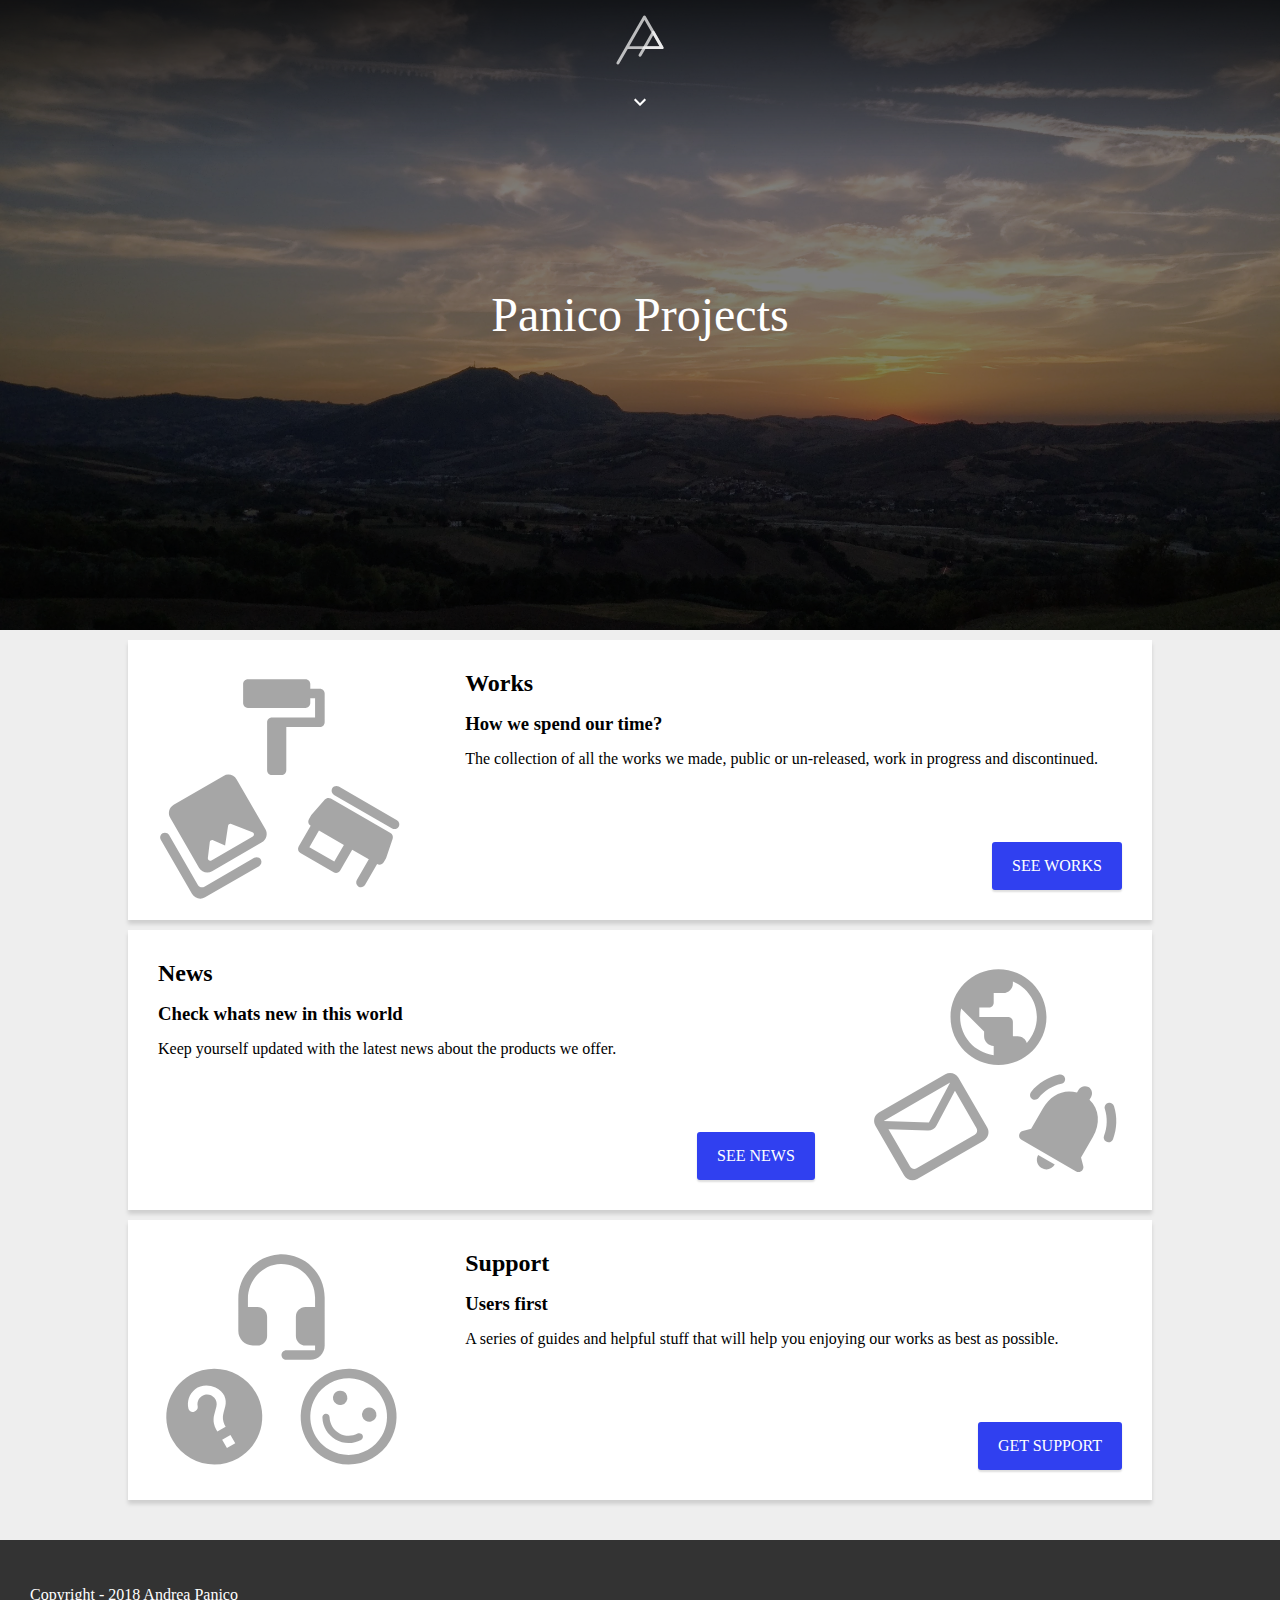
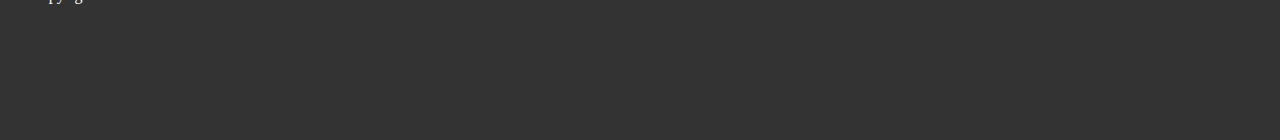
==== index.html @ 67fff271 "new home imagery" ====
<!DOCTYPE html>
<html lang="en">
  <head>
    <meta charset="utf-8">
    <meta name="viewport" content="width=device-width, initial-scale=1.0">
    <title>Panico Projects</title>
    <link rel="stylesheet" href="https://fonts.googleapis.com/icon?family=Material+Icons">
    <link rel="stylesheet" href="css/normalize.css">
    <link rel="stylesheet" href="panico.css">
  </head>
  <body>

    <header class="header">
      <a href="index.html" class="header_logo"><img src="images/pp_logo.svg" alt="Logo"></a>
      <ul class="header_menu animate">
        <li class="header_menu_item"><a href="works.html">Works</a></li>
        <li class="header_menu_item"><a href="news.html">News</a></li>
        <li class="header_menu_item"><a href="support.html">Support</a></li>
      </ul>
      <a href="" class="header_icon-bar"><i id="menu_arrow" class="material-icons">expand_more</i></a>
    </header>



    <section class="cover">
      <div class="cover_filter"></div>
      <div class="cover_caption">
        <div class="cover_caption_copy">
          <h1>Panico Projects</h1>
        </div>
      </div>
    </section>


    <section class="banners">
      <section class="banner shadow clearfix">
        <div class="banner_image" style="background-image: url(images/works.svg); background-position: center center;"></div>
        <div class="banner_copy">
          <div class="banner_copy_text">
            <h2>Works</h2>
            <h3>How we spend our time?</h3>
            <p>The collection of all the works we made, public or un-released, work in progress and discontinued.</p>
            <a class="button" style="background: #3040f0;" href="works.html">See works</a>
          </div>
        </div>
      </section>

      <section class="banner shadow clearfix">
        <div class="banner_copy">
          <div class="banner_copy_text">
            <h2>News</h2>
            <h3>Check whats new in this world</h3>
            <p>Keep yourself updated with the latest news about the products we offer.</p>
            <a class="button" style="background: #3040f0;" href="news.html">See news</a>
          </div>
        </div>
        <div class="banner_image" style="background-image: url(images/news.svg); background-position: center center;"></div>
      </section>

      <section class="banner shadow clearfix">
        <div class="banner_image" style="background-image: url(images/support.svg); background-position: center center;"></div>
        <div class="banner_copy">
          <div class="banner_copy_text">
            <h2>Support</h2>
            <h3>Users first</h3>
            <p>A series of guides and helpful stuff that will help you enjoying our works as best as possible.</p>
            <a class="button" style="background: #3040f0;" href="support.html">Get Support</a>
          </div>
        </div>
      </section>
    </section>



    <footer class="footer">
      <p>Copyright - 2018 Andrea Panico</p>
    </footer>



    <script src="https://ajax.googleapis.com/ajax/libs/jquery/1.12.4/jquery.min.js"></script>

    <script>
      /*aspetta che il documenti sia pronto*/
      $(document).ready(function(){
        /*seleziona la classe in verde ed esegui al click*/
        $(".header_icon-bar").click(function(e){
          /*seleziona la classe in verde e modifica*/
          $(".header_menu").toggleClass('is-open');

          var arrow = "#menu_arrow";

          if ($(arrow).text() == "expand_more")
             $(arrow).text("expand_less")
          else
             $(arrow).text("expand_more");

          /*sovrascrivi evento di default*/
          e.preventDefault();

        });

      });

    </script>

  </body>
</html>
---- panico.css ----
html, body {
  height: 100%;
  font-family: "roboto";
}

body {
  background-color: #eee;
}



/*-------------------------------
    General Customization
-------------------------------*/

.animate {
  transition: all 0.3s ease-out;
}

.shadow {
  box-shadow: 0 4px 4px #0002;
}

.button {
  color: white;
  padding: 15px 20px;
  margin: 10px;
  border-radius: 3px;
  font-weight: 500;
  text-decoration: none;
  text-transform: uppercase;
  transition: 0.5s;
  box-shadow: 0 2px 2px #0002;
}
.button:hover {
  box-shadow: 0 3px 4px #0004;
}



/*-------------------------------
  Header
-------------------------------*/

.header {
  background: linear-gradient( rgba(0, 0, 0, 0.7), rgba(0, 0, 0, 0.0) );
  position: fixed;
  padding-bottom: 30px;
  z-index: 100;
  width: 100%;
}

.header_logo {
  display: block;
  color: white;
  padding: 5px;
}
.header_logo img{
  display: block;
  margin: auto auto;
  height: 70px;
  width: 70px;
}

.header_icon-bar {
  display: block;
  color: white;
  padding: 10px;
  text-align: center;
  margin: auto auto;
}
.header_icon-bar:hover {
  background: #fff2;
}

.header_menu {
  width: 100%;
  height: 0px;
  margin: 0 auto;
  padding: 0;
  overflow: hidden;
}

.header_menu_item {
  display: block;
}
.header_menu_item a {
  color: white;
  font-weight: 400;
  display: block;
  padding: 20px;
  text-align: center;
  text-decoration: none;
  text-transform: uppercase;
}
.header_menu_item a:hover {
  background: #fff2;
}

.is-open {
  height: 180px;
}



/*-------------------------------
  Cover
-------------------------------*/

.cover {
  width: 100%; height: 70%;
  background-image: url(images/mountains.jpg); background-position: center center; background-size: cover;
  position: relative;
  z-index: 0
}

.cover_filter {
  width: 100%; height: 100%;
  background: black;
  position: absolute;
  z-index: 1;
  opacity: 0.5;
}

.cover_caption {
  height: 100%; width: 100%;
  display:table;
  position: relative;
  z-index: 1;
  padding: 0 20px;
}

.cover_caption_copy {
  display: table-cell;
  vertical-align: middle;
  text-align: center;
  color: white;
}
.cover_caption_copy h1 {
  font-size: 48px;
  font-weight: 200;
}
.cover_caption_copy h3 {
  font-size: 20px;
  font-weight: 300;
}



/*-------------------------------
  Cards
-------------------------------*/

.card_row{
  display: flex !important;
  max-width: 1200px;
  margin: 40px auto;
}

.card{
  flex: 1;
  max-width: 30%;
  margin: 1.5%;
  background-color: white;
  float: left;
  border-radius: 5px;
  position: relative;
  z-index: 0
}

.card_filter {
  width: 100%; height: 100%;
  background: #0006;
  display: table;
  color: white; font-size: 30px; font-weight: 600; text-align: center; text-decoration: none; text-transform: uppercase;
  border-radius: 5px;
  position: absolute;
  z-index: 1;
  transition: 0.3s;
  opacity: 0;
}
.card_filter:hover, .card_filter:active{
  opacity: 1;
}
.card_filter span {
  display: table-cell;
  vertical-align: middle;
}

.card_image {
  width: 100%;
  height: auto;
  border-top-left-radius: 5px;
  border-top-right-radius: 5px;
}

.card_copy {
  padding: 5px 20px;
}
.card_copy h3 {
  margin: 10px 0;
}



/*-------------------------------
  Banner
-------------------------------*/

.banners{
  padding: 0 10%;
  width: 100%;
  height: auto;
}

.banner {
  background: white;
  height: auto;
  width: auto;
  margin: 10px 0;
}

.banner_image {
  width: 30%;
  height: 280px;
  float: left;
  background-image: url(images/mountains.jpg);
  background-position: center center;
  background-size: cover;
}

.banner_copy {
  width: 70%;
  height: 280px;
  float: left;
}

.banner_copy_text {
  position: relative;
  padding: 30px;
  height: 100%;
}
.banner_copy_text h2{
  margin: 0 auto;
}
.banner_copy_text h3{
  margin: 15px auto;
}
.banner_copy_text p{
  margin-bottom: 70px
}
.banner_copy_text a{
  position: absolute;
  margin: 0;
  bottom: 30px;
  right: 30px;
}



/*-------------------------------
  Articles
-------------------------------*/

.articles {
  display: block;
  max-width: 1200px;
  padding: 20px;
  margin: 0 10%;
}

.side-bar {
  float: left;
  width: 30%;
  padding: 0 40px;
}

.article {
  background: white;
  float: right;
  width: 65%;
  padding: 30px 40px;
  position: relative;
  z-index: 50;
}


/*-------------------------------
  Footer
-------------------------------*/

.footer {
  height: 200px;
  background-color: #333;
  color: white;
  padding: 30px;
  margin-top: 40px;
}



/*-------------------------------
  Smartphone Layout
-------------------------------*/

@media (max-width: 767px) {

  /*Header*/

  /*Cover*/
  .cover {
    height: 100%;
  }
  .cover--subpages{
    height: 70%;
  }

  /*Cards*/
  .card_row{
    display: block !important;
    margin: 20px 0;
  }
  .card {
    display: block;
    min-width: 97%;
  }

  /*Banner*/
  .banners{
    padding: 0;
  }

  .banner {
    height: auto;
    display: flex !important;
    flex-direction: column;
  }
  .banner_image {
    order: 1;
    width: 100%;
    height: 200px;
  }
  .banner_copy {
    order: 2;
    width: 100%;
  }

}



/*-------------------------------
  Additional Stuff
-------------------------------*/

.clearfix:after {
  visibility: hidden;
  display: block;
  font-size: 0;
  content: " ";
  clear: both;
  height: 0;
}
.clearfix { display: inline-block; }
/* start commented backslash hack \*/
* html .clearfix { height: 1%; }
.clearfix { display: block; }
/* close commented backslash hack */

*,
*:before,
*:after {
  box-sizing: border-box;
}
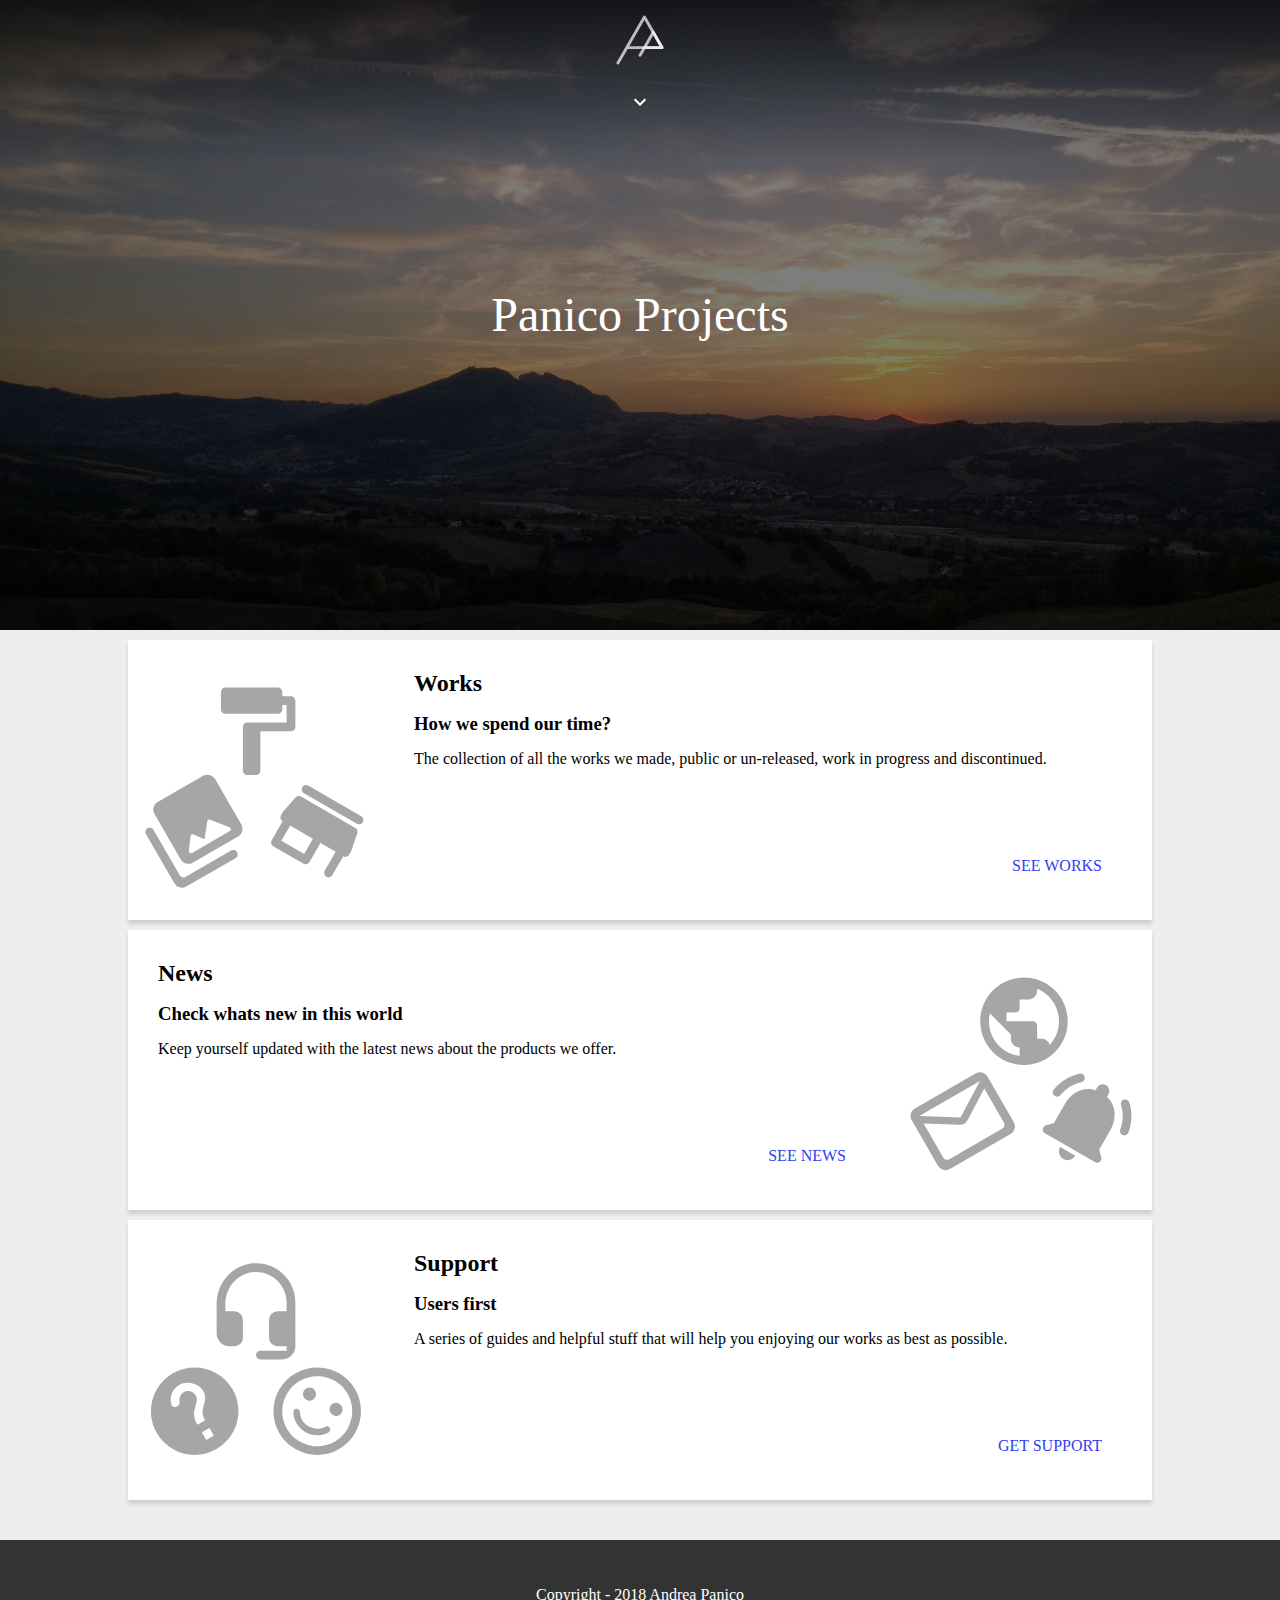
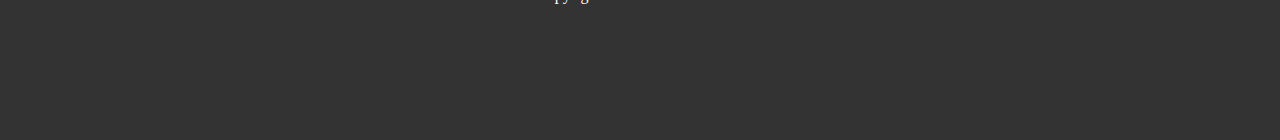
==== commit 8a3e97f7: "¯\_(ツ)_/¯" ====
--- a/index.html
+++ b/index.html
@@ -40,7 +40,7 @@
             <h2>Works</h2>
             <h3>How we spend our time?</h3>
             <p>The collection of all the works we made, public or un-released, work in progress and discontinued.</p>
-            <a class="button" style="background: #3040f0;" href="works.html">See works</a>
+            <a class="button ripple" href="works.html">See works</a>
           </div>
         </div>
       </section>
@@ -51,7 +51,7 @@
             <h2>News</h2>
             <h3>Check whats new in this world</h3>
             <p>Keep yourself updated with the latest news about the products we offer.</p>
-            <a class="button" style="background: #3040f0;" href="news.html">See news</a>
+            <a class="button ripple" href="news.html">See news</a>
           </div>
         </div>
         <div class="banner_image" style="background-image: url(images/news.svg); background-position: center center;"></div>
@@ -64,7 +64,7 @@
             <h2>Support</h2>
             <h3>Users first</h3>
             <p>A series of guides and helpful stuff that will help you enjoying our works as best as possible.</p>
-            <a class="button" style="background: #3040f0;" href="support.html">Get Support</a>
+            <a class="button ripple" href="support.html">Get Support</a>
           </div>
         </div>
       </section>
--- a/panico.css
+++ b/panico.css
@@ -7,7 +7,12 @@
   background-color: #eee;
 }
 
-
+.eheh {
+  color: black;
+  font-size: 72px;
+  text-align: center;
+  padding: 200px 20px;
+}
 
 /*-------------------------------
     General Customization
@@ -22,7 +27,8 @@
 }
 
 .button {
-  color: white;
+  background: white;
+  color: #3040f0;
   padding: 15px 20px;
   margin: 10px;
   border-radius: 3px;
@@ -30,7 +36,7 @@
   text-decoration: none;
   text-transform: uppercase;
   transition: 0.5s;
-  box-shadow: 0 2px 2px #0002;
+  box-shadow: 0 2px 2px #0000;
 }
 .button:hover {
   box-shadow: 0 3px 4px #0004;
@@ -164,27 +170,7 @@
   background-color: white;
   float: left;
   border-radius: 5px;
-  position: relative;
   z-index: 0
-}
-
-.card_filter {
-  width: 100%; height: 100%;
-  background: #0006;
-  display: table;
-  color: white; font-size: 30px; font-weight: 600; text-align: center; text-decoration: none; text-transform: uppercase;
-  border-radius: 5px;
-  position: absolute;
-  z-index: 1;
-  transition: 0.3s;
-  opacity: 0;
-}
-.card_filter:hover, .card_filter:active{
-  opacity: 1;
-}
-.card_filter span {
-  display: table-cell;
-  vertical-align: middle;
 }
 
 .card_image {
@@ -221,7 +207,7 @@
 }
 
 .banner_image {
-  width: 30%;
+  width: 25%;
   height: 280px;
   float: left;
   background-image: url(images/mountains.jpg);
@@ -230,7 +216,7 @@
 }
 
 .banner_copy {
-  width: 70%;
+  width: 75%;
   height: 280px;
   float: left;
 }
@@ -292,9 +278,10 @@
 .footer {
   height: 200px;
   background-color: #333;
-  color: white;
   padding: 30px;
   margin-top: 40px;
+  text-align: center;
+  color: white;
 }
 
 
@@ -339,6 +326,8 @@
     order: 1;
     width: 100%;
     height: 200px;
+    background-size: contain;
+    background-repeat: no-repeat;
   }
   .banner_copy {
     order: 2;
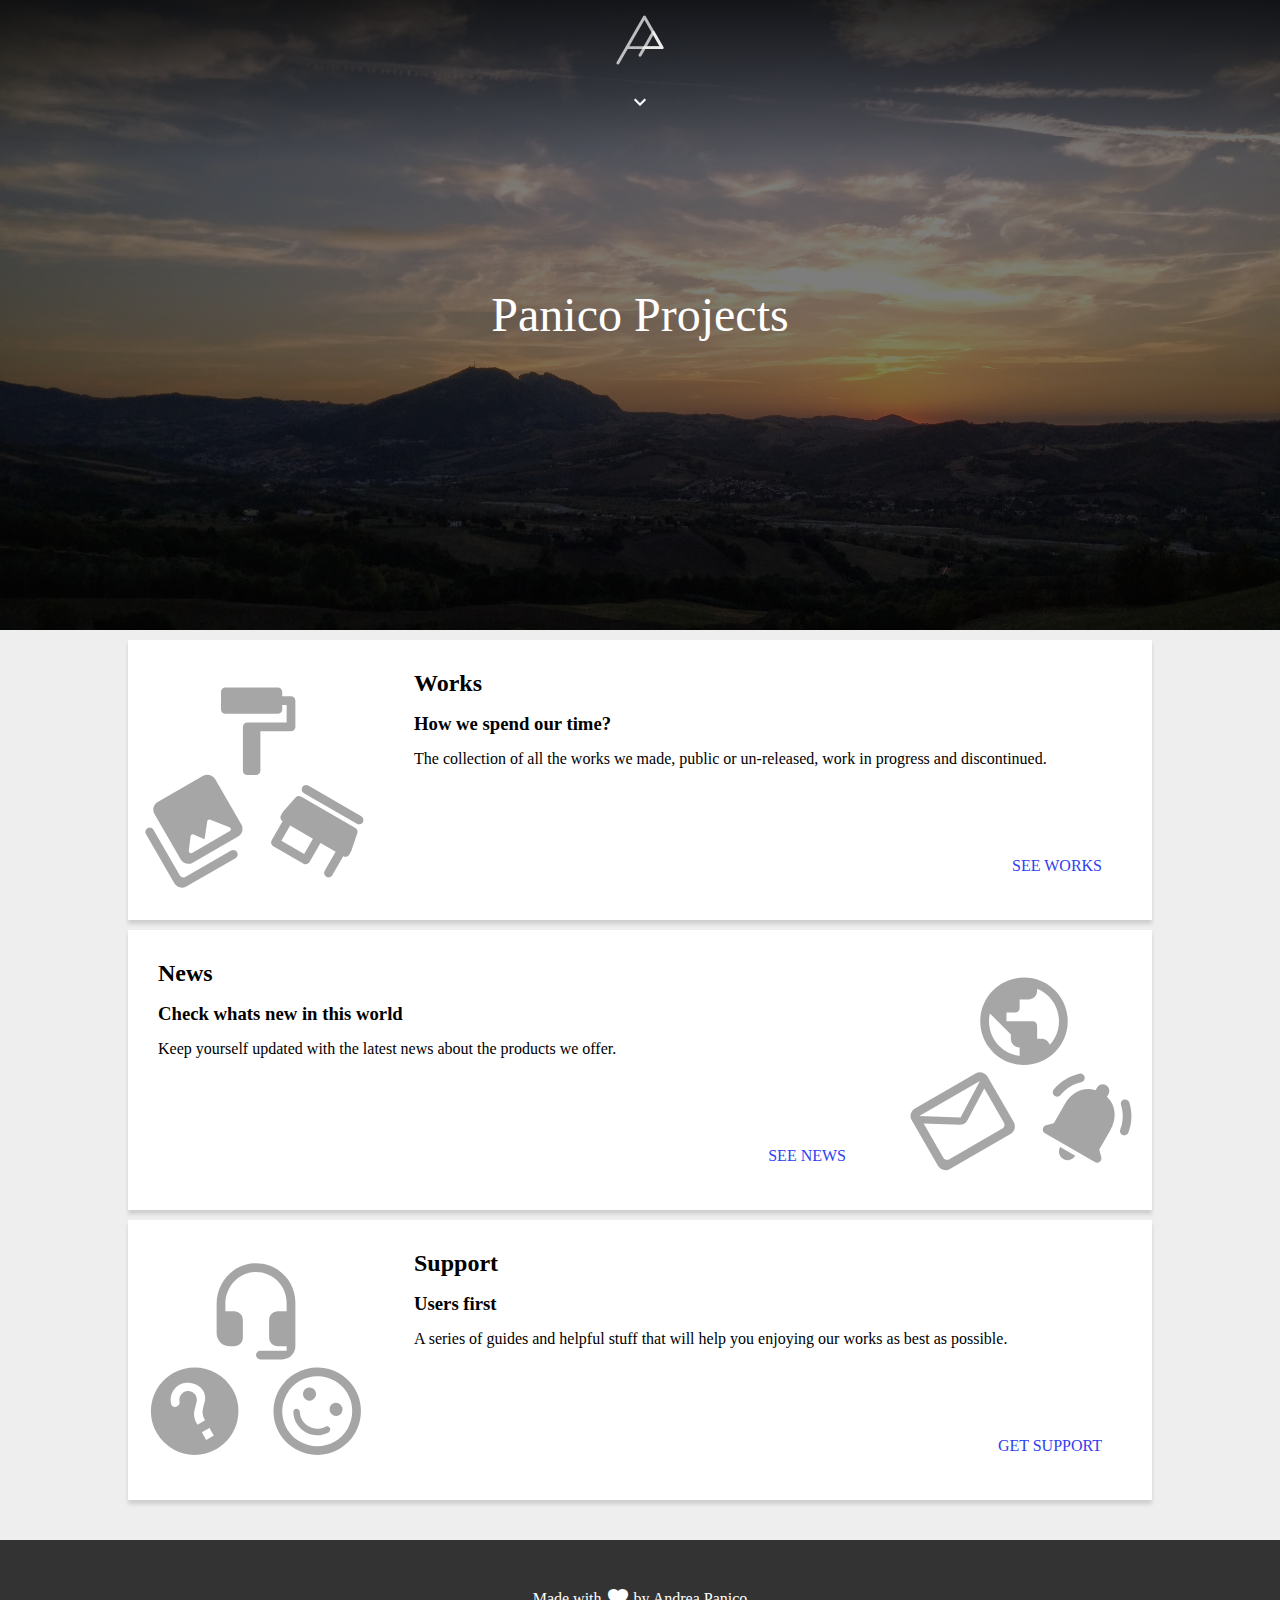
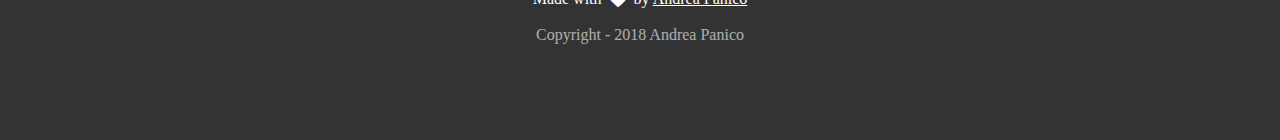
==== commit 1141af82: "fix banner improvements footer" ====
--- a/index.html
+++ b/index.html
@@ -34,7 +34,7 @@
 
     <section class="banners">
       <section class="banner shadow clearfix">
-        <div class="banner_image" style="background-image: url(images/works.svg); background-position: center center;"></div>
+        <div class="banner_image banner_image--home" style="background-image: url(images/works.svg); background-position: center center;"></div>
         <div class="banner_copy">
           <div class="banner_copy_text">
             <h2>Works</h2>
@@ -54,11 +54,11 @@
             <a class="button ripple" href="news.html">See news</a>
           </div>
         </div>
-        <div class="banner_image" style="background-image: url(images/news.svg); background-position: center center;"></div>
+        <div class="banner_image banner_image--home" style="background-image: url(images/news.svg); background-position: center center;"></div>
       </section>
 
       <section class="banner shadow clearfix">
-        <div class="banner_image" style="background-image: url(images/support.svg); background-position: center center;"></div>
+        <div class="banner_image banner_image--home" style="background-image: url(images/support.svg); background-position: center center;"></div>
         <div class="banner_copy">
           <div class="banner_copy_text">
             <h2>Support</h2>
@@ -73,7 +73,8 @@
 
 
     <footer class="footer">
-      <p>Copyright - 2018 Andrea Panico</p>
+      <p class="footer_main">Made with <i class="material-icons">favorite</i> by <a href="https://t.me/APanico">Andrea Panico</a></p>
+      <p class="footer_secondary">Copyright - 2018 Andrea Panico</p>
     </footer>
 
 
--- a/panico.css
+++ b/panico.css
@@ -42,6 +42,9 @@
   box-shadow: 0 3px 4px #0004;
 }
 
+.text-light {
+  color: white;
+}
 
 
 /*-------------------------------
@@ -284,6 +287,17 @@
   color: white;
 }
 
+.footer_main i {
+  vertical-align: -6px;
+}
+.footer_main a {
+  color: white;
+}
+
+.footer_secondary {
+  opacity: 0.6;
+}
+
 
 
 /*-------------------------------
@@ -326,6 +340,8 @@
     order: 1;
     width: 100%;
     height: 200px;
+  }
+  .banner_image--home {
     background-size: contain;
     background-repeat: no-repeat;
   }
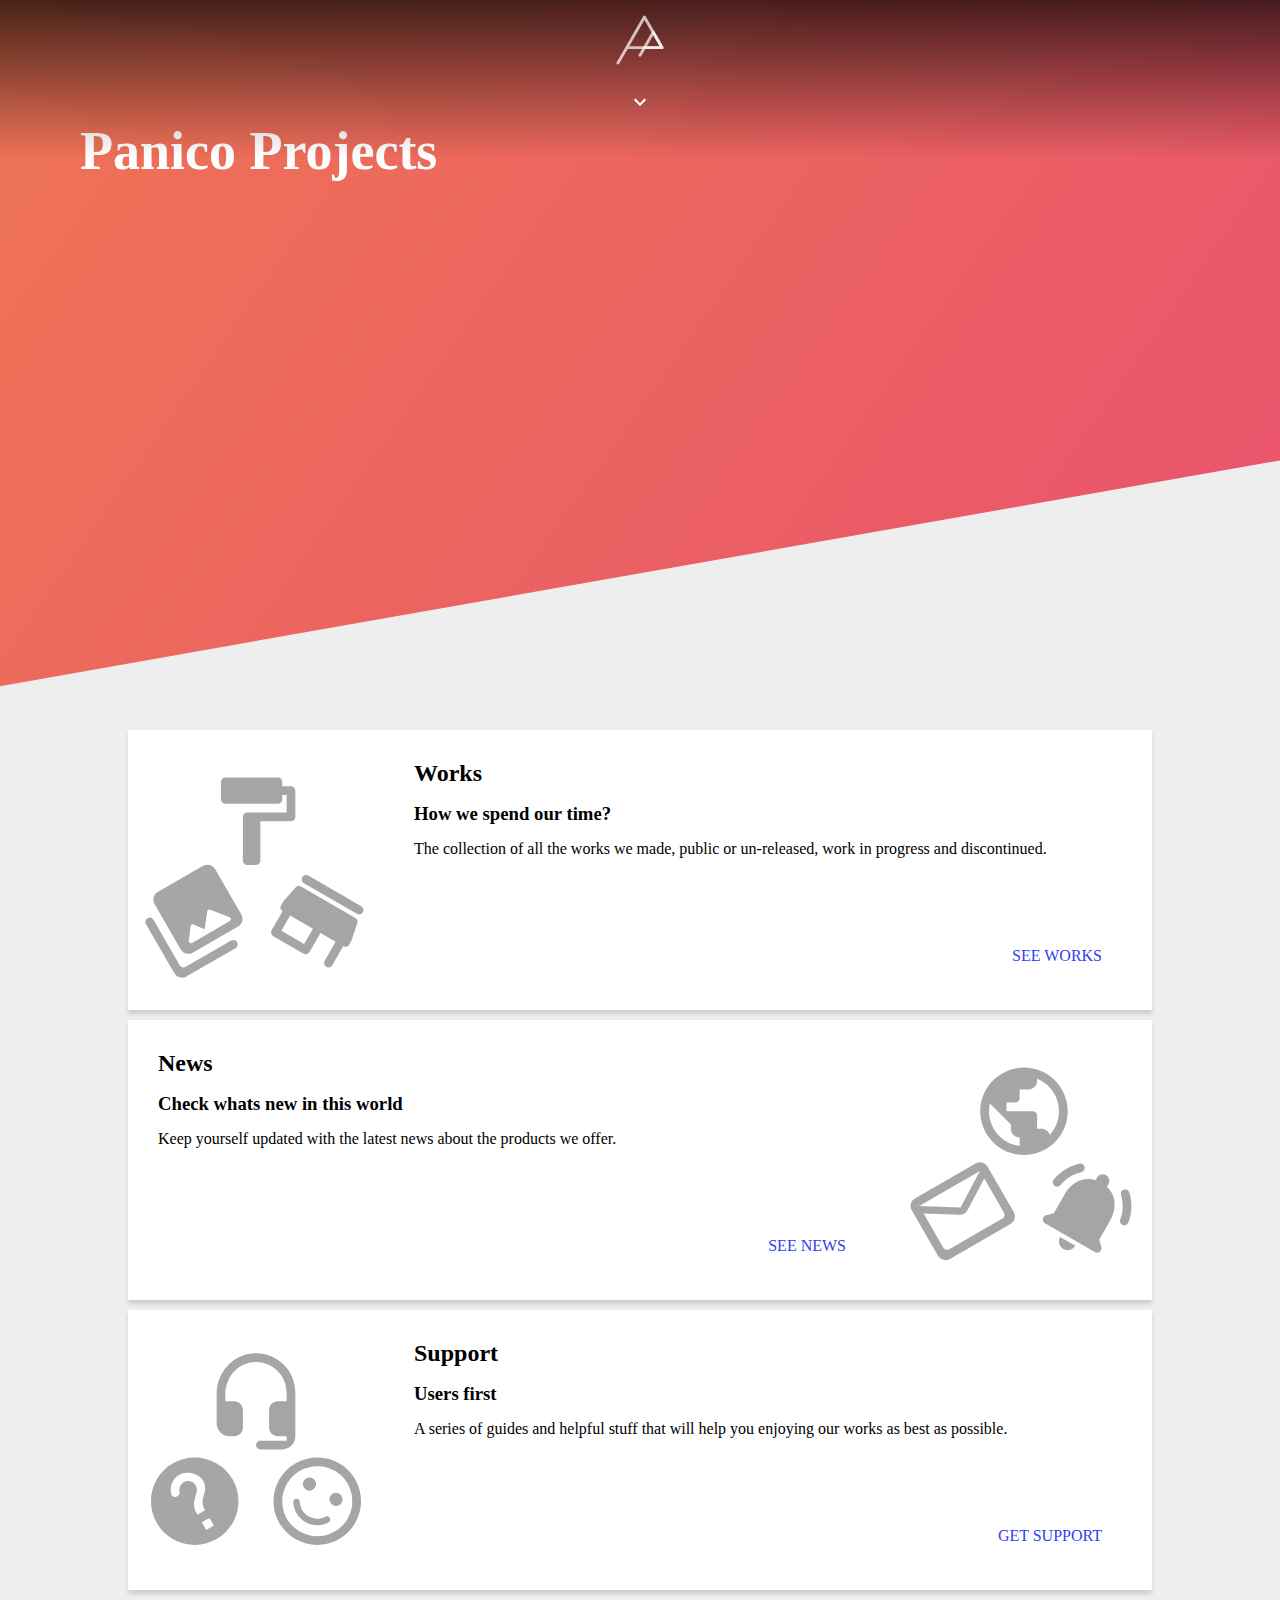
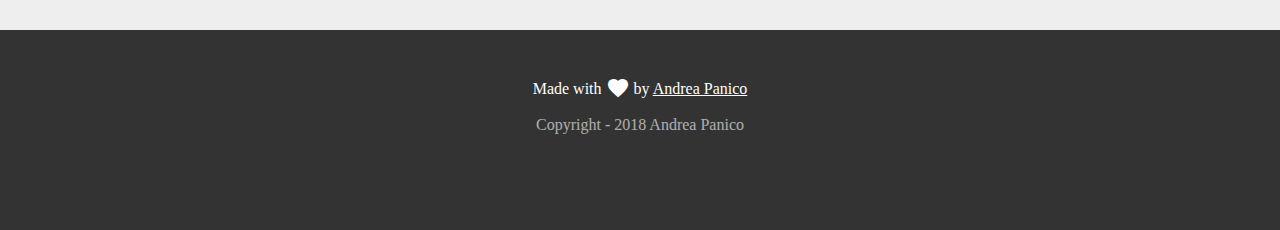
==== commit 1100d073: "new home" ====
--- a/index.html
+++ b/index.html
@@ -22,13 +22,9 @@
 
 
 
-    <section class="cover">
-      <div class="cover_filter"></div>
-      <div class="cover_caption">
-        <div class="cover_caption_copy">
-          <h1>Panico Projects</h1>
-        </div>
-      </div>
+    <section class="title">
+      <div class="title_background"></div>
+        <h1 class="title_text">Panico Projects</h1>
     </section>
 
 
--- a/panico.css
+++ b/panico.css
@@ -47,6 +47,7 @@
 }
 
 
+
 /*-------------------------------
   Header
 -------------------------------*/
@@ -154,6 +155,49 @@
   font-weight: 300;
 }
 
+
+
+/*-------------------------------
+  Title
+-------------------------------*/
+
+.title {
+  width: 100%;
+  height: 80%;
+  overflow: hidden;
+  position: relative;
+}
+.title_text {
+  color: white;
+  font-size: 54px;
+  font-weight: bold;
+  position: absolute;
+  top: 120px;
+  left: 80px;
+  padding: 0;
+  margin: 0;
+}
+.title_background {
+  width: 150%;
+  height: 100%;
+  transform: rotate(-10deg);
+  transform-origin: -10% 100%;
+	background: linear-gradient(135deg, #EE7752, #E73C7E, #23A6D5, #23D5AB);
+	background-size: 400% 400%;
+	animation: Gradient 15s ease infinite;
+}
+
+@keyframes Gradient {
+	0% {
+		background-position: 0% 50%
+	}
+	50% {
+		background-position: 100% 50%
+	}
+	100% {
+		background-position: 0% 50%
+	}
+}
 
 
 /*-------------------------------
@@ -306,7 +350,15 @@
 
 @media (max-width: 767px) {
 
-  /*Header*/
+  /*Title*/
+  .title {
+    height: 50%;
+    margin-bottom: 20%;
+  }
+  .title_text {
+    top: 60px;
+    left: 60px;
+  }
 
   /*Cover*/
   .cover {
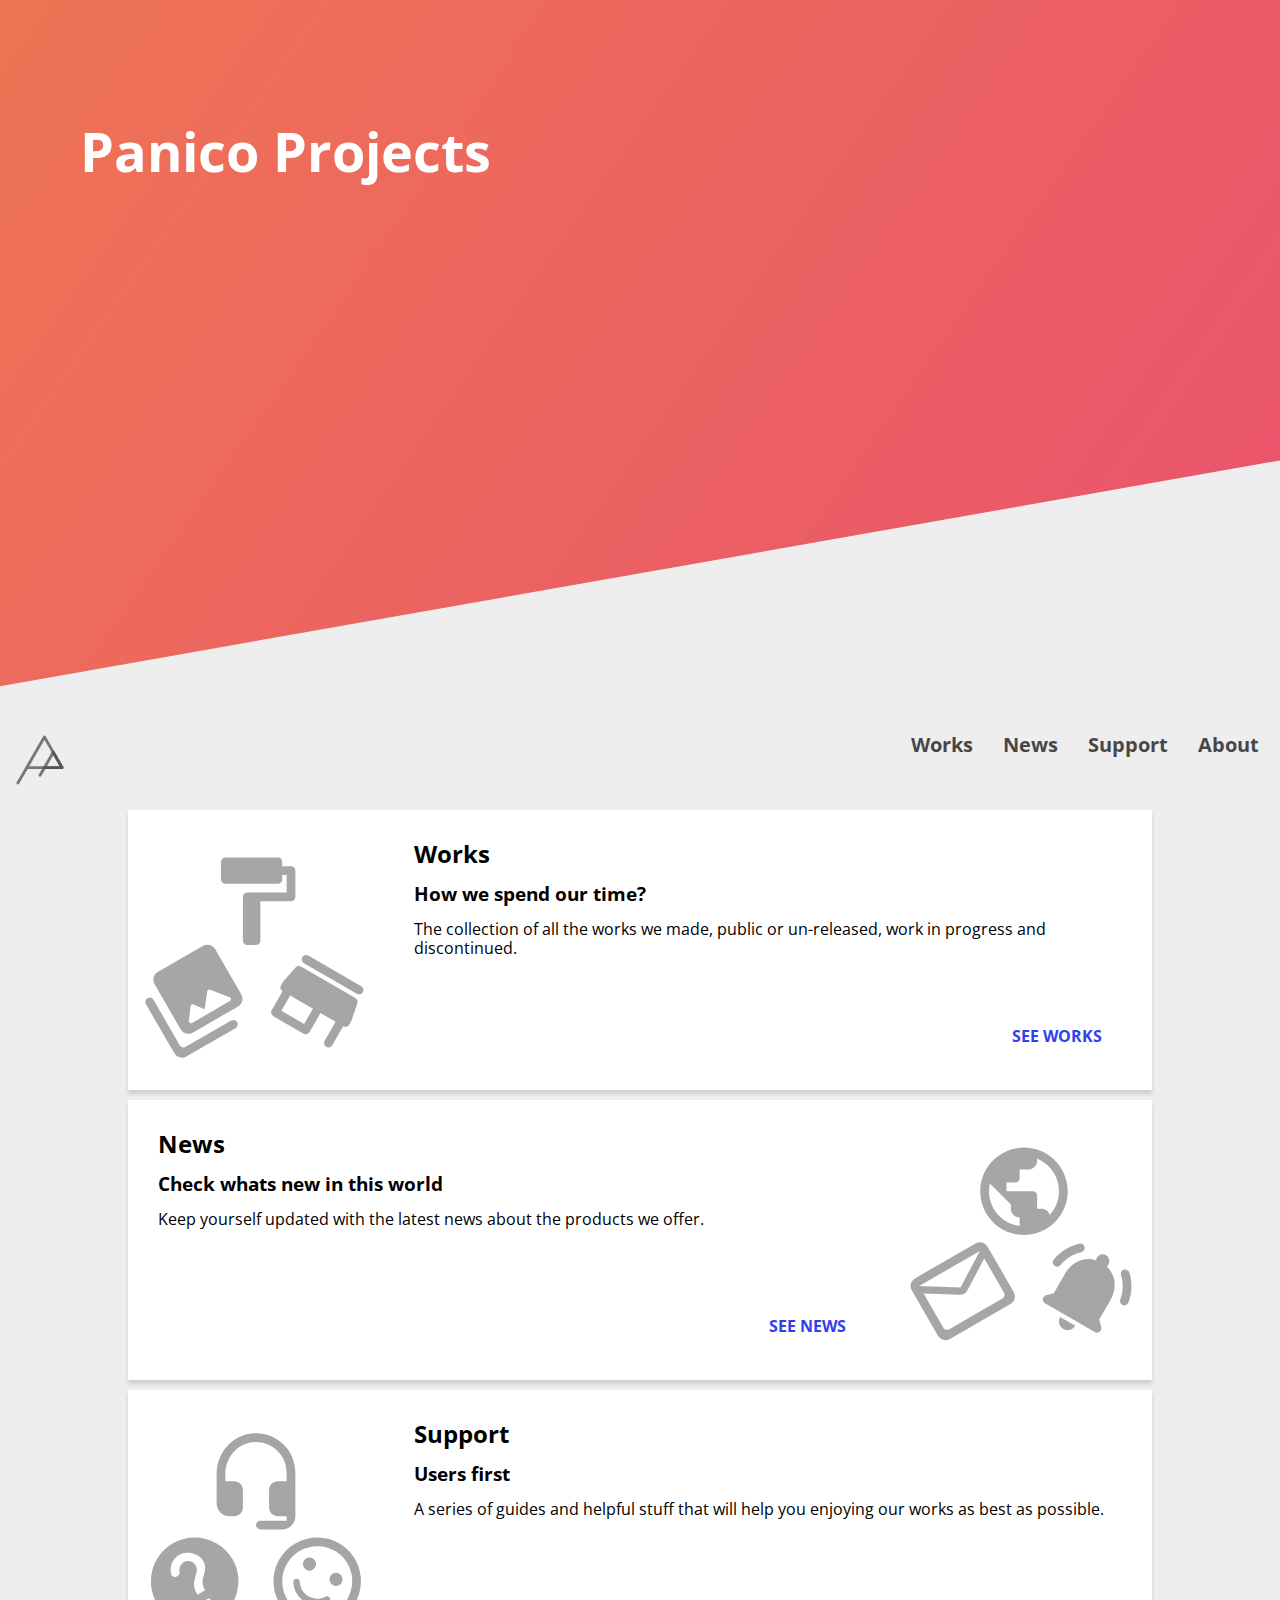
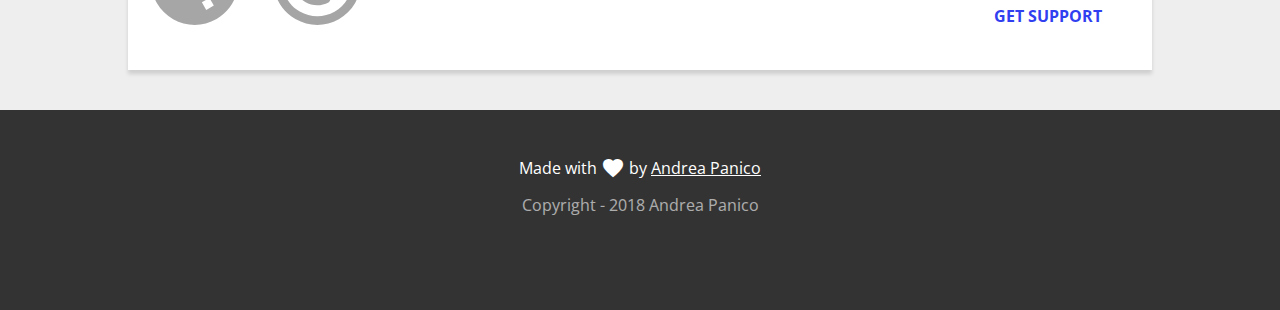
==== commit e1f553e4: "magic home" ====
--- a/index.html
+++ b/index.html
@@ -5,27 +5,27 @@
     <meta name="viewport" content="width=device-width, initial-scale=1.0">
     <title>Panico Projects</title>
     <link rel="stylesheet" href="https://fonts.googleapis.com/icon?family=Material+Icons">
+    <link href="https://fonts.googleapis.com/css?family=Open+Sans" rel="stylesheet">
     <link rel="stylesheet" href="css/normalize.css">
     <link rel="stylesheet" href="panico.css">
   </head>
   <body>
 
-    <header class="header">
-      <a href="index.html" class="header_logo"><img src="images/pp_logo.svg" alt="Logo"></a>
-      <ul class="header_menu animate">
-        <li class="header_menu_item"><a href="works.html">Works</a></li>
-        <li class="header_menu_item"><a href="news.html">News</a></li>
-        <li class="header_menu_item"><a href="support.html">Support</a></li>
-      </ul>
-      <a href="" class="header_icon-bar"><i id="menu_arrow" class="material-icons">expand_more</i></a>
-    </header>
-
-
-
     <section class="title">
       <div class="title_background"></div>
         <h1 class="title_text">Panico Projects</h1>
     </section>
+
+    <header class="navbar animate clearfix" id="myNavBar">
+      <a href="index.html" class="navbar_logo"><img src="images/pp_logo_dark.svg" alt="Logo"></a>
+      <a href="" class="navbar_icon"><i id="menuToggle" class="material-icons">menu</i></a>
+      <ul class="navbar_menu animate">
+        <li class="navbar_menu_item"><a href="works.html">Works</a></li>
+        <li class="navbar_menu_item"><a href="news.html">News</a></li>
+        <li class="navbar_menu_item"><a href="support.html">Support</a></li>
+        <li class="navbar_menu_item"><a href="support.html">About</a></li>
+      </ul>
+    </header>
 
 
     <section class="banners">
@@ -78,19 +78,39 @@
     <script src="https://ajax.googleapis.com/ajax/libs/jquery/1.12.4/jquery.min.js"></script>
 
     <script>
+      // When the user scrolls the page, execute myFunction
+      window.onscroll = function() {myFunction()};
+
+      // Get the header
+      var header = document.getElementById("myNavBar");
+
+      // Get the offset position of the navbar
+      var sticky = header.offsetTop;
+
+      // Add the sticky class to the header when you reach its scroll position. Remove "sticky" when you leave the scroll position
+      function myFunction() {
+        if (window.pageYOffset >= sticky) {
+          header.classList.add("sticky");
+          header.classList.add("shadow");
+        } else {
+          header.classList.remove("sticky");
+          header.classList.remove("shadow");
+        }
+      }
+
       /*aspetta che il documenti sia pronto*/
       $(document).ready(function(){
         /*seleziona la classe in verde ed esegui al click*/
-        $(".header_icon-bar").click(function(e){
+        $(".navbar_icon").click(function(e){
           /*seleziona la classe in verde e modifica*/
-          $(".header_menu").toggleClass('is-open');
+          $(".navbar_menu").toggleClass('unfolded');
 
-          var arrow = "#menu_arrow";
+          var icon = "#menuToggle";
 
-          if ($(arrow).text() == "expand_more")
-             $(arrow).text("expand_less")
+          if ($(icon).text() == "menu")
+             $(icon).text("close")
           else
-             $(arrow).text("expand_more");
+             $(icon).text("menu");
 
           /*sovrascrivi evento di default*/
           e.preventDefault();
--- a/panico.css
+++ b/panico.css
@@ -1,6 +1,6 @@
 html, body {
   height: 100%;
-  font-family: "roboto";
+  font-family: 'Open Sans', sans-serif;
 }
 
 body {
@@ -32,7 +32,7 @@
   padding: 15px 20px;
   margin: 10px;
   border-radius: 3px;
-  font-weight: 500;
+  font-weight: bold;
   text-decoration: none;
   text-transform: uppercase;
   transition: 0.5s;
@@ -62,7 +62,6 @@
 
 .header_logo {
   display: block;
-  color: white;
   padding: 5px;
 }
 .header_logo img{
@@ -201,6 +200,70 @@
 
 
 /*-------------------------------
+  Navbar
+-------------------------------*/
+
+.navbar {
+  width: 100%;
+  min-height: 80px;
+  background: #eee;
+}
+.navbar_logo {
+  float: left;
+  padding: 5px;
+}
+.navbar_logo img {
+  display: block;
+  margin: auto auto;
+  height: 70px;
+  width: 70px;
+  opacity: 0.7;
+  transition: 0.3s;
+}
+.navbar_logo img:hover {
+  opacity: 1;
+}
+.sticky {
+  width: 100%;
+  position: fixed;
+  top: 0;
+  z-index: 100;
+}
+.sticky + .banners {
+  padding-top: 80px;
+}
+
+.navbar_menu {
+  float: right;
+  margin: 0 0;
+  padding-right: 8px;
+}
+.navbar_menu_item {
+  display: inline-block;
+  padding: 13px;
+}
+.navbar_menu_item a {
+  color: black;
+  font-size: 20px;
+  font-weight: bold;
+  text-align: center;
+  text-decoration: none;
+  opacity: 0.7;
+  transition: 0.3s;
+}
+.navbar_menu_item a:hover {
+  opacity: 1;
+}
+
+.navbar_icon {
+  display: none;
+  float: right;
+  margin-top: 12px;
+  margin-right: 12px;
+  padding: 16px;
+}
+
+/*-------------------------------
   Cards
 -------------------------------*/
 
@@ -352,12 +415,29 @@
 
   /*Title*/
   .title {
-    height: 50%;
-    margin-bottom: 20%;
+    height: 60%;
   }
   .title_text {
     top: 60px;
     left: 60px;
+  }
+
+  /*Navbar*/
+  .navbar_icon {
+    display: block;
+  }
+  .navbar_menu {
+    width: 100%;
+    height: 0;
+    float: none;
+    overflow: hidden;
+    padding: 0;
+  }
+  .navbar_menu_item {
+    display: block;
+  }
+  .unfolded {
+    height: 200px;
   }
 
   /*Cover*/
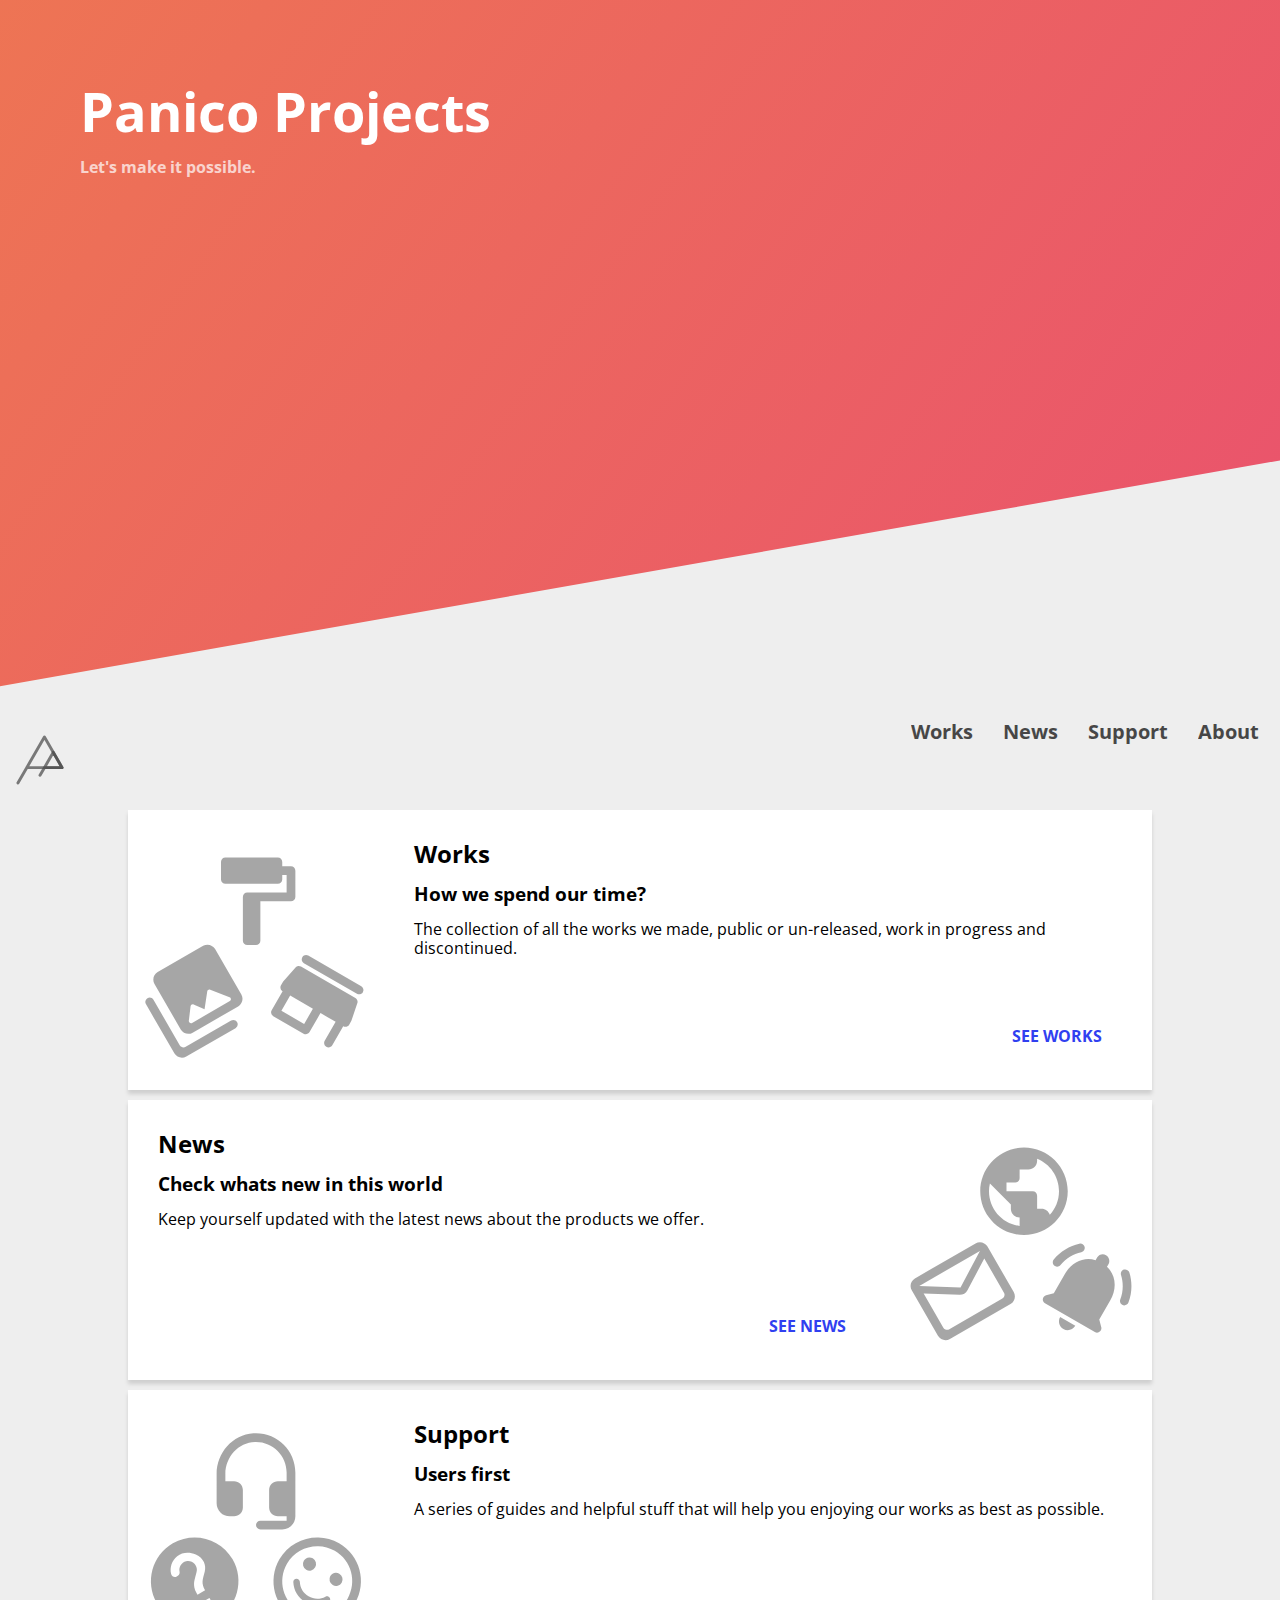
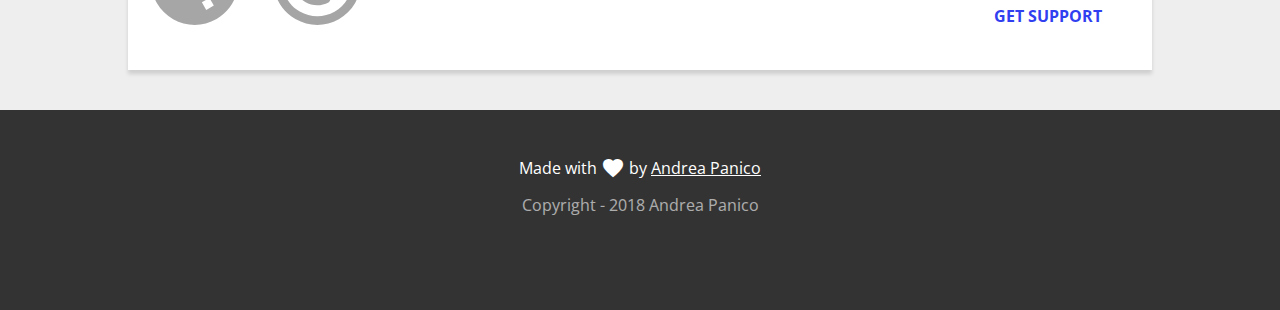
==== commit 841a36e9: "non ricordo" ====
--- a/index.html
+++ b/index.html
@@ -13,7 +13,10 @@
 
     <section class="title">
       <div class="title_background"></div>
+      <div class="title_copy">
         <h1 class="title_text">Panico Projects</h1>
+        <h5 class="title_subtext">Let's make it possible.</h5>
+      </div>
     </section>
 
     <header class="navbar animate clearfix" id="myNavBar">
@@ -80,13 +83,10 @@
     <script>
       // When the user scrolls the page, execute myFunction
       window.onscroll = function() {myFunction()};
-
       // Get the header
       var header = document.getElementById("myNavBar");
-
       // Get the offset position of the navbar
       var sticky = header.offsetTop;
-
       // Add the sticky class to the header when you reach its scroll position. Remove "sticky" when you leave the scroll position
       function myFunction() {
         if (window.pageYOffset >= sticky) {
@@ -98,7 +98,7 @@
         }
       }
 
-      /*aspetta che il documenti sia pronto*/
+      /*aspetta che la pagina sia pronta*/
       $(document).ready(function(){
         /*seleziona la classe in verde ed esegui al click*/
         $(".navbar_icon").click(function(e){
--- a/panico.css
+++ b/panico.css
@@ -166,15 +166,25 @@
   overflow: hidden;
   position: relative;
 }
+.title_copy{
+  color: white;
+  position: absolute;
+  top: 80px;
+  left: 80px;
+}
 .title_text {
-  color: white;
   font-size: 54px;
   font-weight: bold;
-  position: absolute;
-  top: 120px;
-  left: 80px;
   padding: 0;
   margin: 0;
+}
+.title_subtext {
+  color: white;
+  font-size: 16px;
+  opacity: 0.7;
+  padding: 0;
+  margin: 0;
+  margin-top: 16px;
 }
 .title_background {
   width: 150%;
@@ -240,9 +250,9 @@
 }
 .navbar_menu_item {
   display: inline-block;
+}
+.navbar_menu_item a {
   padding: 13px;
-}
-.navbar_menu_item a {
   color: black;
   font-size: 20px;
   font-weight: bold;
@@ -261,6 +271,12 @@
   margin-top: 12px;
   margin-right: 12px;
   padding: 16px;
+  color: black;
+  opacity: 0.7;
+  transition: 0.3s;
+}
+.navbar_icon:hover {
+  opacity: 1;
 }
 
 /*-------------------------------
@@ -415,9 +431,9 @@
 
   /*Title*/
   .title {
-    height: 60%;
-  }
-  .title_text {
+    height: 80%;
+  }
+  .title_copy {
     top: 60px;
     left: 60px;
   }
@@ -436,6 +452,11 @@
   .navbar_menu_item {
     display: block;
   }
+  .navbar_menu_item a{
+    display: block;
+    text-align: left;
+    padding-left: 16px;
+  }
   .unfolded {
     height: 200px;
   }
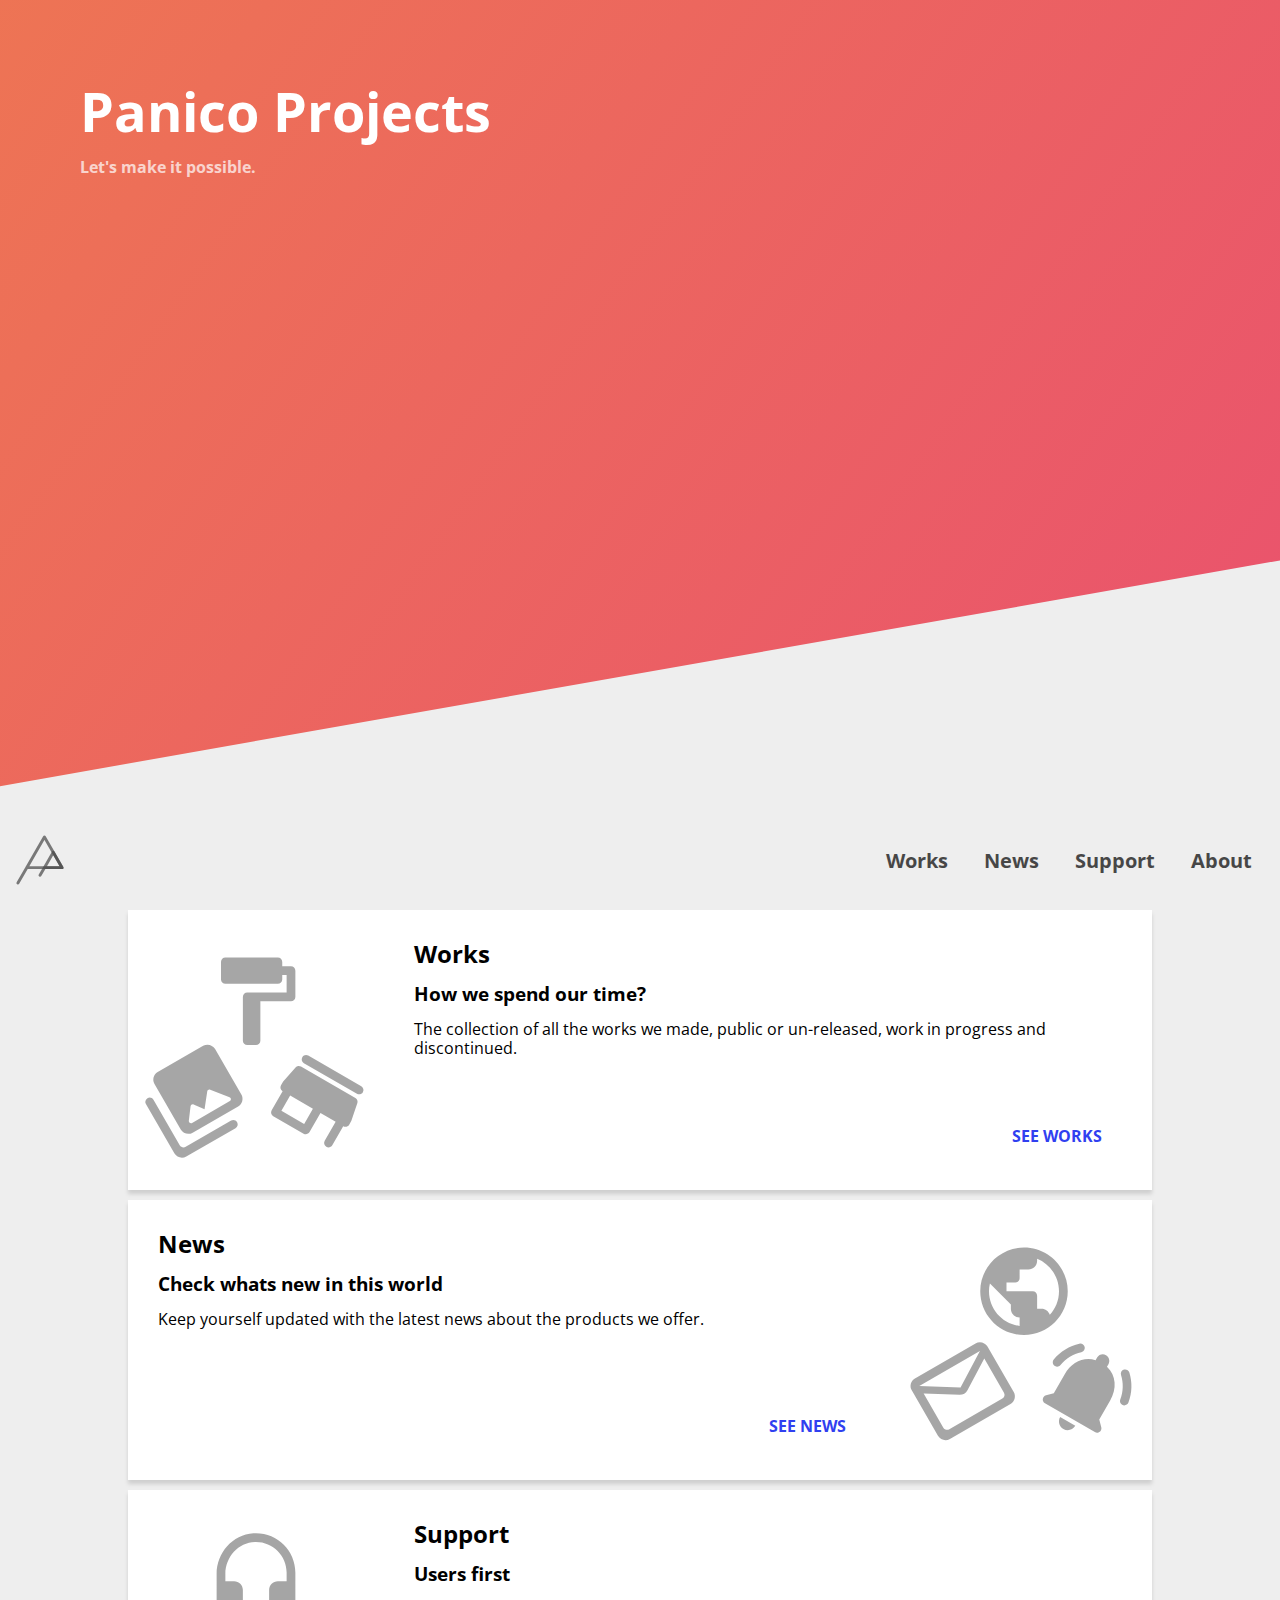
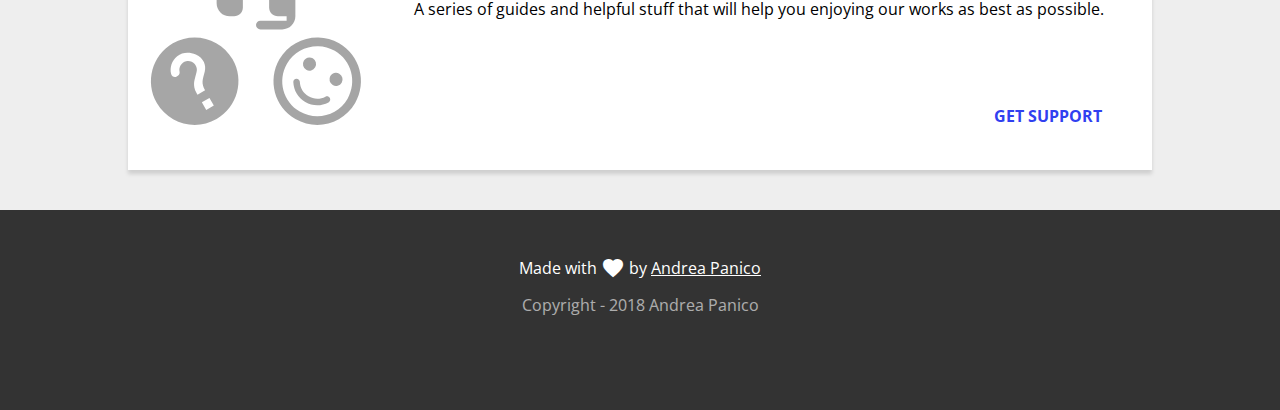
==== commit 58ae153a: "spostamento a menu se aperto" ====
--- a/index.html
+++ b/index.html
@@ -106,9 +106,14 @@
           $(".navbar_menu").toggleClass('unfolded');
 
           var icon = "#menuToggle";
+          
+          if ($(icon).text() == "menu")
+            $('html,body').animate({
+              scrollTop: $(".navbar").offset().top},
+              'slow');
 
           if ($(icon).text() == "menu")
-             $(icon).text("close")
+            $(icon).text("close")
           else
              $(icon).text("menu");
 
--- a/panico.css
+++ b/panico.css
@@ -162,7 +162,7 @@
 
 .title {
   width: 100%;
-  height: 80%;
+  height: calc(100% - 80px);
   overflow: hidden;
   position: relative;
 }
@@ -245,19 +245,20 @@
 
 .navbar_menu {
   float: right;
-  margin: 0 0;
-  padding-right: 8px;
+  margin: 0;
+  padding: 12.5px;
 }
 .navbar_menu_item {
   display: inline-block;
+  padding: 16px 0;
 }
 .navbar_menu_item a {
-  padding: 13px;
   color: black;
   font-size: 20px;
   font-weight: bold;
   text-align: center;
   text-decoration: none;
+  padding: 16px;
   opacity: 0.7;
   transition: 0.3s;
 }
@@ -430,9 +431,6 @@
 @media (max-width: 767px) {
 
   /*Title*/
-  .title {
-    height: 80%;
-  }
   .title_copy {
     top: 60px;
     left: 60px;
@@ -455,10 +453,10 @@
   .navbar_menu_item a{
     display: block;
     text-align: left;
-    padding-left: 16px;
+    padding: 0 16px;
   }
   .unfolded {
-    height: 200px;
+    height: 220px;
   }
 
   /*Cover*/
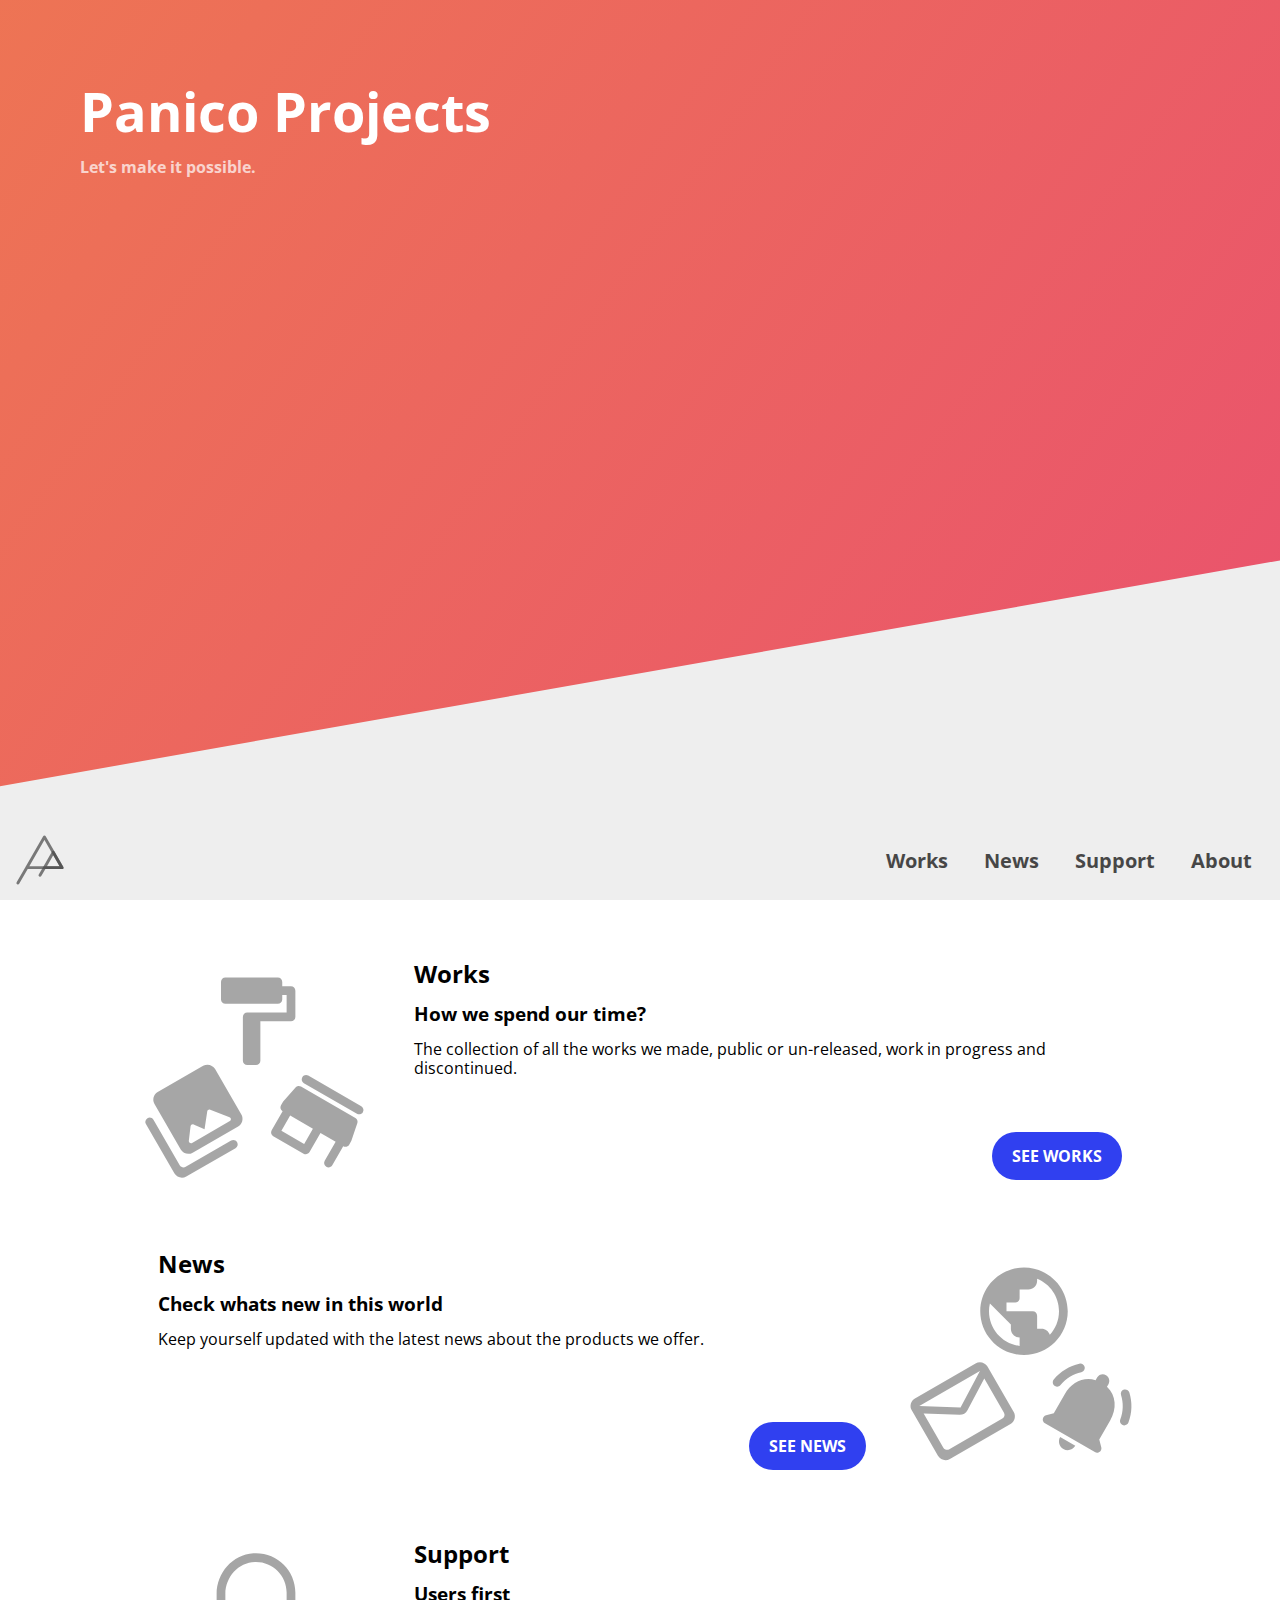
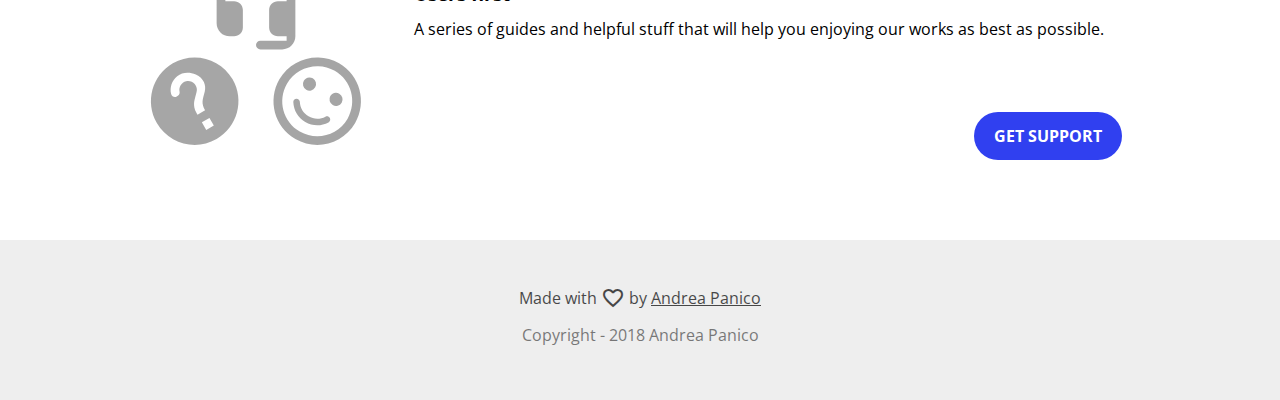
==== commit 7cbf7779: "roba" ====
--- a/index.html
+++ b/index.html
@@ -26,53 +26,55 @@
         <li class="navbar_menu_item"><a href="works.html">Works</a></li>
         <li class="navbar_menu_item"><a href="news.html">News</a></li>
         <li class="navbar_menu_item"><a href="support.html">Support</a></li>
-        <li class="navbar_menu_item"><a href="support.html">About</a></li>
+        <li class="navbar_menu_item"><a href="about.html">About</a></li>
       </ul>
     </header>
 
+    <section class="content clearfix">
+      <section class="banners">
+        <section class="banner clearfix">
+          <div class="banner_image banner_image--home" style="background-image: url(images/works.svg); background-position: center center;"></div>
+          <div class="banner_copy">
+            <div class="banner_copy_text">
+              <h2>Works</h2>
+              <h3>How we spend our time?</h3>
+              <p>The collection of all the works we made, public or un-released, work in progress and discontinued.</p>
+              <a class="button" href="works.html">See works</a>
+            </div>
+          </div>
+        </section>
 
-    <section class="banners">
-      <section class="banner shadow clearfix">
-        <div class="banner_image banner_image--home" style="background-image: url(images/works.svg); background-position: center center;"></div>
-        <div class="banner_copy">
-          <div class="banner_copy_text">
-            <h2>Works</h2>
-            <h3>How we spend our time?</h3>
-            <p>The collection of all the works we made, public or un-released, work in progress and discontinued.</p>
-            <a class="button ripple" href="works.html">See works</a>
+        <section class="banner clearfix">
+          <div class="banner_copy">
+            <div class="banner_copy_text">
+              <h2>News</h2>
+              <h3>Check whats new in this world</h3>
+              <p>Keep yourself updated with the latest news about the products we offer.</p>
+              <a class="button" href="news.html">See news</a>
+            </div>
           </div>
-        </div>
+          <div class="banner_image banner_image--home" style="background-image: url(images/news.svg); background-position: center center;"></div>
+        </section>
+
+        <section class="banner clearfix">
+          <div class="banner_image banner_image--home" style="background-image: url(images/support.svg); background-position: center center;"></div>
+          <div class="banner_copy">
+            <div class="banner_copy_text">
+              <h2>Support</h2>
+              <h3>Users first</h3>
+              <p>A series of guides and helpful stuff that will help you enjoying our works as best as possible.</p>
+              <a class="button" href="support.html">Get Support</a>
+            </div>
+          </div>
+        </section>
       </section>
 
-      <section class="banner shadow clearfix">
-        <div class="banner_copy">
-          <div class="banner_copy_text">
-            <h2>News</h2>
-            <h3>Check whats new in this world</h3>
-            <p>Keep yourself updated with the latest news about the products we offer.</p>
-            <a class="button ripple" href="news.html">See news</a>
-          </div>
-        </div>
-        <div class="banner_image banner_image--home" style="background-image: url(images/news.svg); background-position: center center;"></div>
-      </section>
-
-      <section class="banner shadow clearfix">
-        <div class="banner_image banner_image--home" style="background-image: url(images/support.svg); background-position: center center;"></div>
-        <div class="banner_copy">
-          <div class="banner_copy_text">
-            <h2>Support</h2>
-            <h3>Users first</h3>
-            <p>A series of guides and helpful stuff that will help you enjoying our works as best as possible.</p>
-            <a class="button ripple" href="support.html">Get Support</a>
-          </div>
-        </div>
-      </section>
     </section>
 
 
 
     <footer class="footer">
-      <p class="footer_main">Made with <i class="material-icons">favorite</i> by <a href="https://t.me/APanico">Andrea Panico</a></p>
+      <p class="footer_main">Made with <i class="material-icons">favorite_outline</i> by <a href="about.html">Andrea Panico</a></p>
       <p class="footer_secondary">Copyright - 2018 Andrea Panico</p>
     </footer>
 
@@ -97,16 +99,14 @@
           header.classList.remove("shadow");
         }
       }
-
       /*aspetta che la pagina sia pronta*/
       $(document).ready(function(){
         /*seleziona la classe in verde ed esegui al click*/
         $(".navbar_icon").click(function(e){
           /*seleziona la classe in verde e modifica*/
           $(".navbar_menu").toggleClass('unfolded');
+          var icon = "#menuToggle";
 
-          var icon = "#menuToggle";
-          
           if ($(icon).text() == "menu")
             $('html,body').animate({
               scrollTop: $(".navbar").offset().top},
@@ -116,14 +116,10 @@
             $(icon).text("close")
           else
              $(icon).text("menu");
-
           /*sovrascrivi evento di default*/
           e.preventDefault();
-
         });
-
       });
-
     </script>
 
   </body>
--- a/panico.css
+++ b/panico.css
@@ -4,7 +4,7 @@
 }
 
 body {
-  background-color: #eee;
+  background-color: #fff;
 }
 
 .eheh {
@@ -27,11 +27,11 @@
 }
 
 .button {
-  background: white;
-  color: #3040f0;
+  background: #3040f0;
+  color: white;
   padding: 15px 20px;
   margin: 10px;
-  border-radius: 3px;
+  border-radius: 30px;
   font-weight: bold;
   text-decoration: none;
   text-transform: uppercase;
@@ -39,6 +39,7 @@
   box-shadow: 0 2px 2px #0000;
 }
 .button:hover {
+  background: #3f4fff;
   box-shadow: 0 3px 4px #0004;
 }
 
@@ -49,120 +50,13 @@
 
 
 /*-------------------------------
-  Header
--------------------------------*/
-
-.header {
-  background: linear-gradient( rgba(0, 0, 0, 0.7), rgba(0, 0, 0, 0.0) );
-  position: fixed;
-  padding-bottom: 30px;
-  z-index: 100;
-  width: 100%;
-}
-
-.header_logo {
-  display: block;
-  padding: 5px;
-}
-.header_logo img{
-  display: block;
-  margin: auto auto;
-  height: 70px;
-  width: 70px;
-}
-
-.header_icon-bar {
-  display: block;
-  color: white;
-  padding: 10px;
-  text-align: center;
-  margin: auto auto;
-}
-.header_icon-bar:hover {
-  background: #fff2;
-}
-
-.header_menu {
-  width: 100%;
-  height: 0px;
-  margin: 0 auto;
-  padding: 0;
-  overflow: hidden;
-}
-
-.header_menu_item {
-  display: block;
-}
-.header_menu_item a {
-  color: white;
-  font-weight: 400;
-  display: block;
-  padding: 20px;
-  text-align: center;
-  text-decoration: none;
-  text-transform: uppercase;
-}
-.header_menu_item a:hover {
-  background: #fff2;
-}
-
-.is-open {
-  height: 180px;
-}
-
-
-
-/*-------------------------------
-  Cover
--------------------------------*/
-
-.cover {
-  width: 100%; height: 70%;
-  background-image: url(images/mountains.jpg); background-position: center center; background-size: cover;
-  position: relative;
-  z-index: 0
-}
-
-.cover_filter {
-  width: 100%; height: 100%;
-  background: black;
-  position: absolute;
-  z-index: 1;
-  opacity: 0.5;
-}
-
-.cover_caption {
-  height: 100%; width: 100%;
-  display:table;
-  position: relative;
-  z-index: 1;
-  padding: 0 20px;
-}
-
-.cover_caption_copy {
-  display: table-cell;
-  vertical-align: middle;
-  text-align: center;
-  color: white;
-}
-.cover_caption_copy h1 {
-  font-size: 48px;
-  font-weight: 200;
-}
-.cover_caption_copy h3 {
-  font-size: 20px;
-  font-weight: 300;
-}
-
-
-
-/*-------------------------------
   Title
 -------------------------------*/
 
 .title {
   width: 100%;
   height: calc(100% - 80px);
+  background: #eee;
   overflow: hidden;
   position: relative;
 }
@@ -233,14 +127,15 @@
 .navbar_logo img:hover {
   opacity: 1;
 }
+
 .sticky {
   width: 100%;
   position: fixed;
   top: 0;
   z-index: 100;
 }
-.sticky + .banners {
-  padding-top: 80px;
+.sticky + .content {
+  padding-top: 100px;
 }
 
 .navbar_menu {
@@ -280,6 +175,18 @@
   opacity: 1;
 }
 
+
+
+/*-------------------------------
+  Content
+-------------------------------*/
+
+.content{
+  padding-top: 20px;
+}
+
+
+
 /*-------------------------------
   Cards
 -------------------------------*/
@@ -327,7 +234,6 @@
 }
 
 .banner {
-  background: white;
   height: auto;
   width: auto;
   margin: 10px 0;
@@ -367,6 +273,41 @@
   margin: 0;
   bottom: 30px;
   right: 30px;
+}
+
+
+
+/*-------------------------------
+  Articles
+-------------------------------*/
+
+.works {
+  width: 100%;
+  height: 600px;
+  border: 1px solid red;
+}
+.works_sidebar {
+  float: left;
+  width: 30%;
+  height: 100%;
+  overflow-y: scroll;
+  border: 1px solid green;
+}
+.works_sidebar_list {
+  padding: 0;
+  margin: 0;
+}
+.works_sidebar_list_item {
+  padding: 48px 20px;
+  border-top: 1px solid #ddd;
+  border-bottom: 1px solid #ddd;
+}
+.works_page {
+  float: right;
+  width: 70%;
+  background: #fff;
+  padding: 40px 40px;
+  border: 1px solid blue;
 }
 
 
@@ -403,23 +344,26 @@
 -------------------------------*/
 
 .footer {
-  height: 200px;
-  background-color: #333;
+  height: 160px;
+  background-color: #eee;
   padding: 30px;
   margin-top: 40px;
   text-align: center;
-  color: white;
-}
-
+}
+
+.footer_main {
+  color: black;
+  opacity: 0.7;
+}
 .footer_main i {
   vertical-align: -6px;
 }
 .footer_main a {
-  color: white;
+  color: black;
 }
 
 .footer_secondary {
-  opacity: 0.6;
+  opacity: 0.5;
 }
 
 
